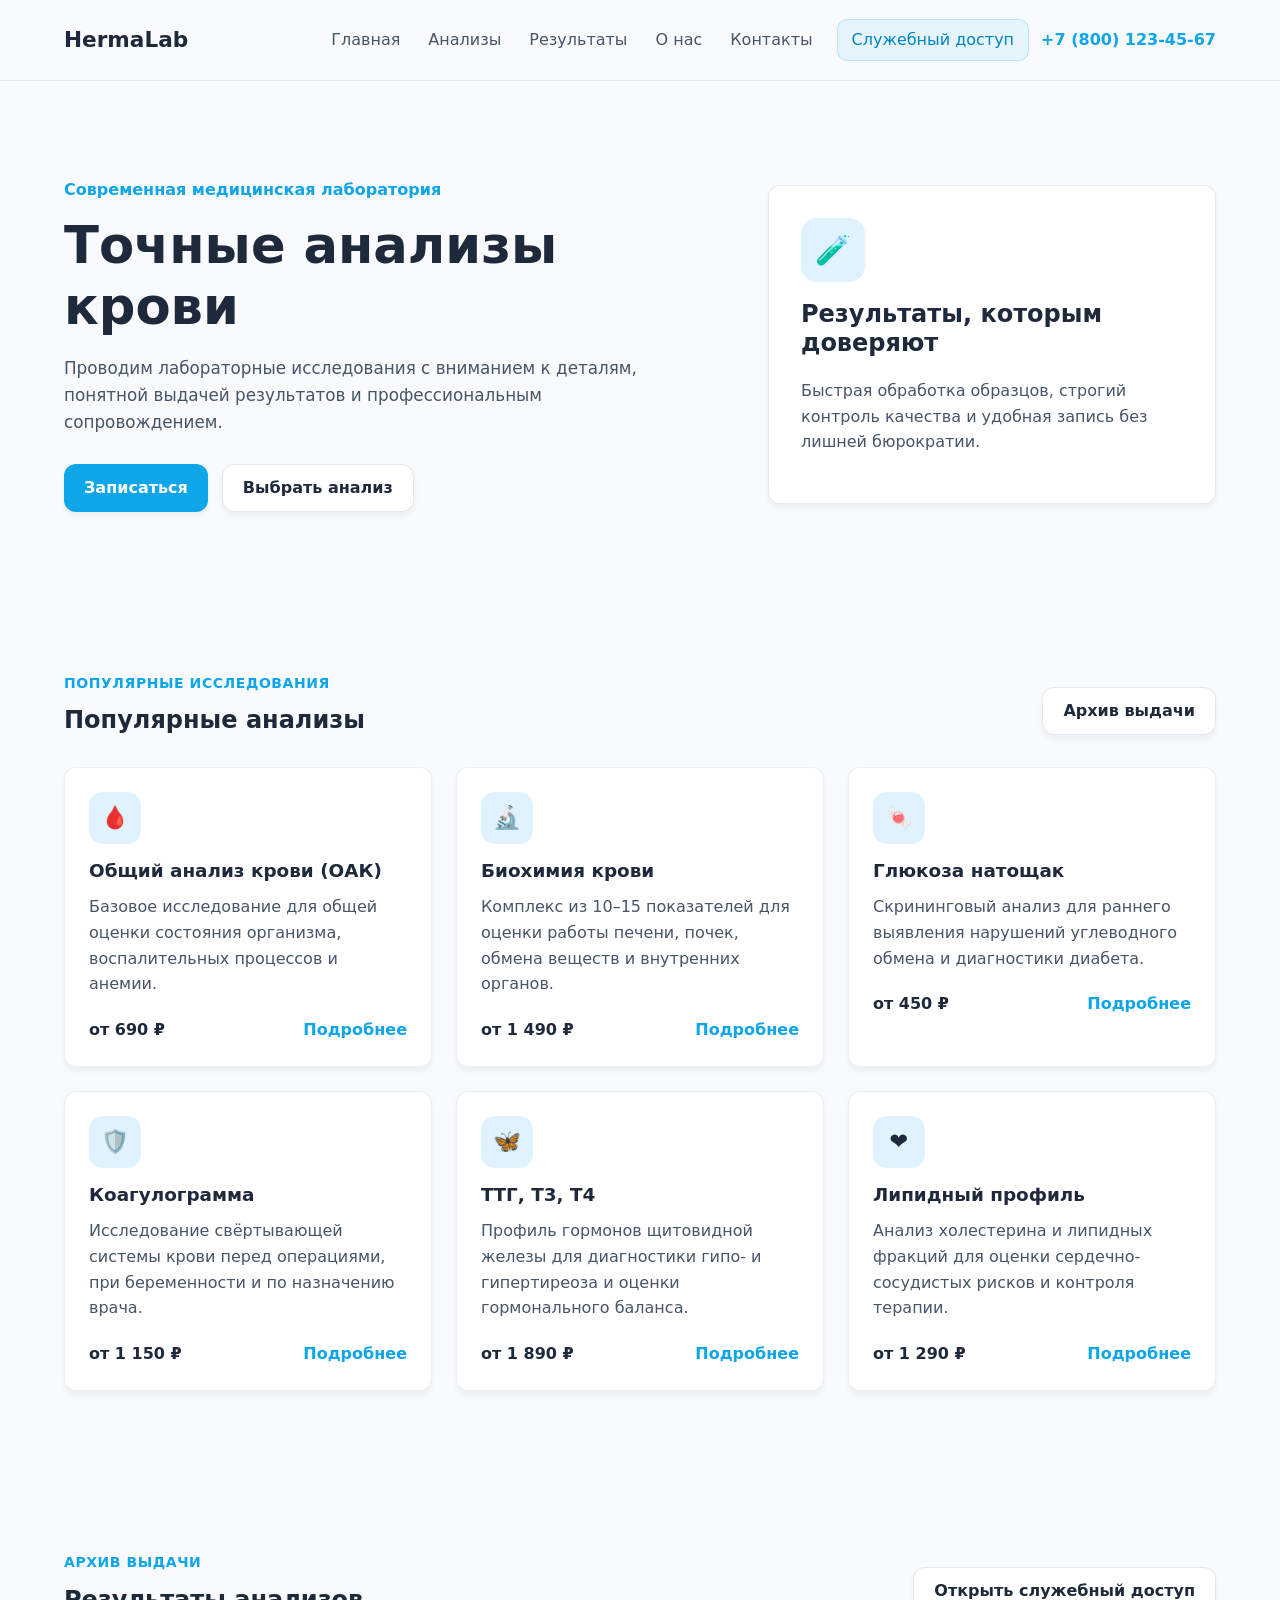
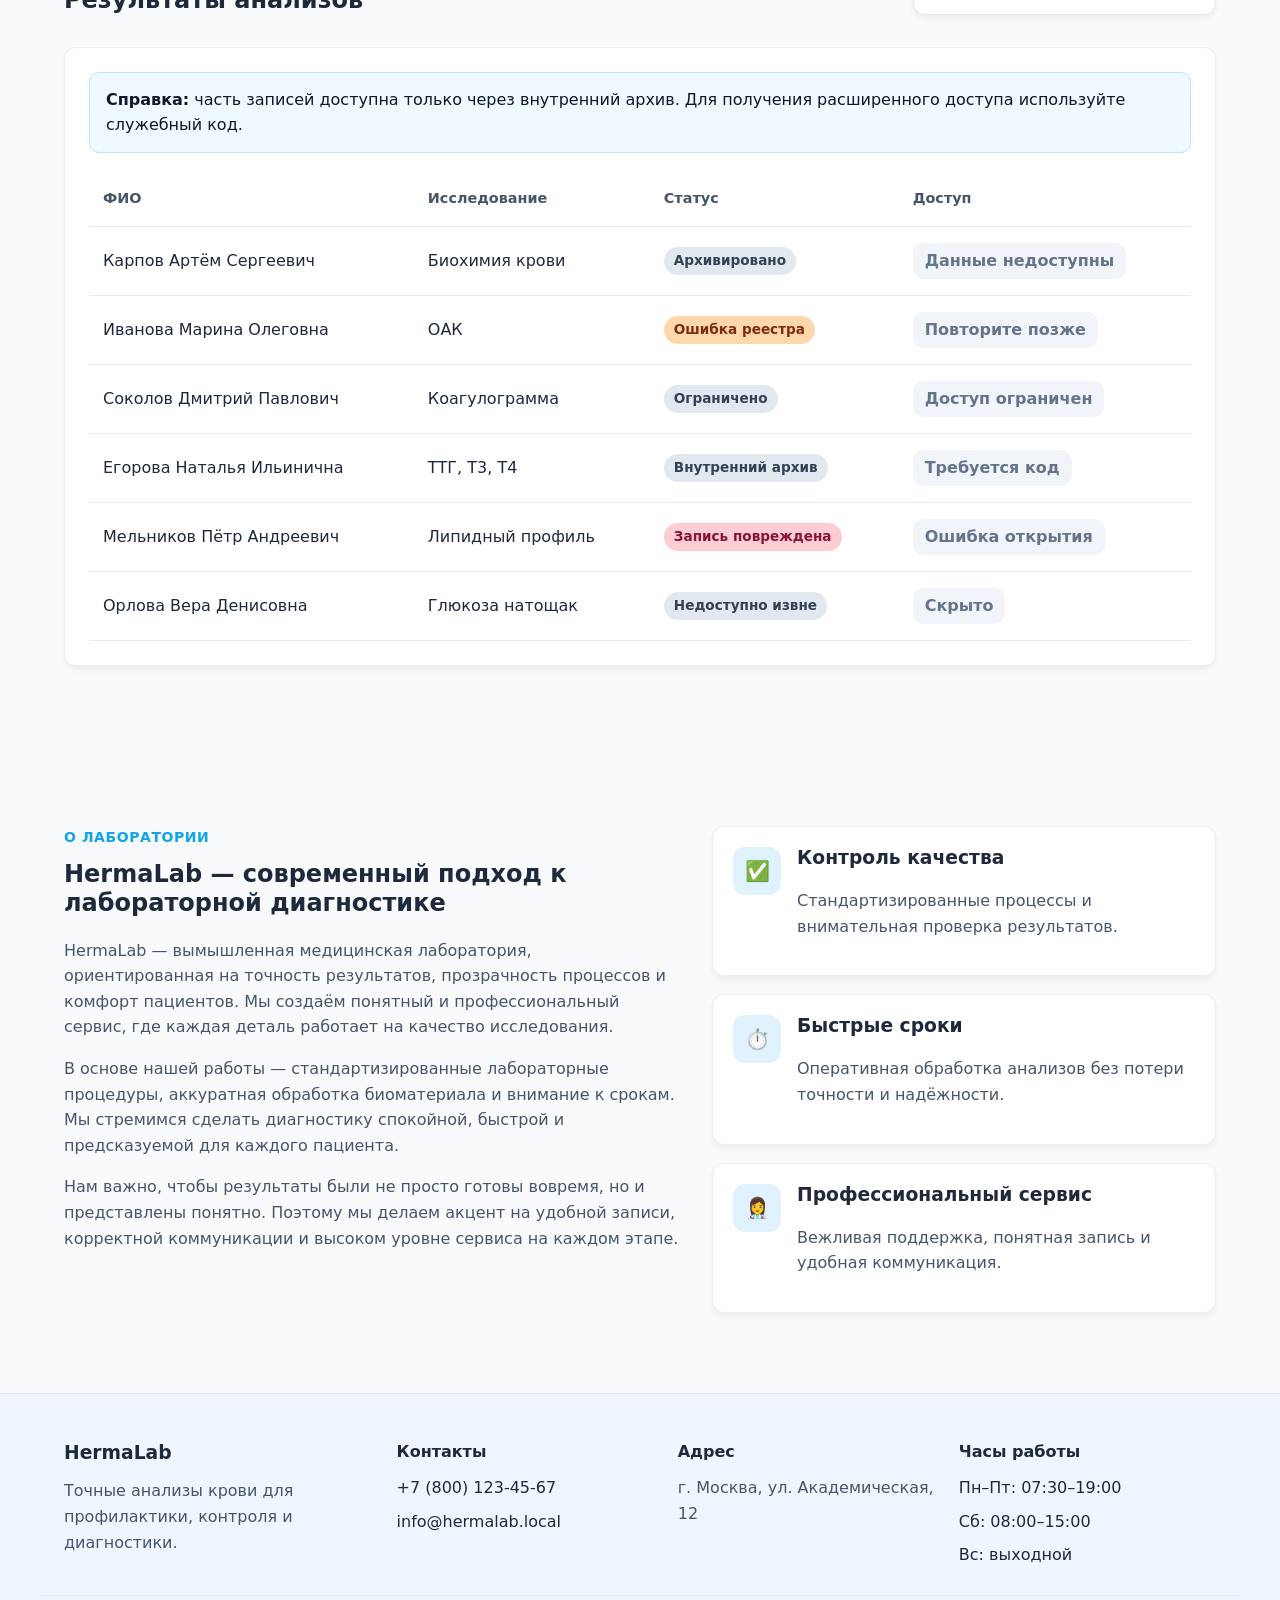
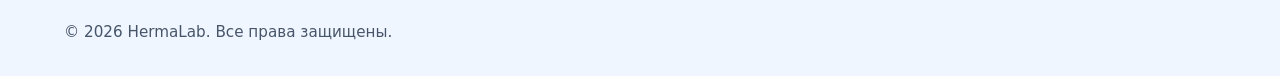
==== record.html @ 3f5a458c "111" ====
<!DOCTYPE html>
<html lang="ru">
<head>
  <meta charset="UTF-8" />
  <meta name="viewport" content="width=device-width, initial-scale=1.0" />
  <meta
    name="description"
    content="Досье сотрудника HermaLab. Отдельная страница с временными блоками под имя, фото и видео."
  />
  <title>HermaLab — Досье сотрудника</title>
  <link rel="stylesheet" href="styles.css" />
</head>
<body class="staff-page" data-protected-page="true">
  <header class="archive-header">
    <div class="container archive-header-inner">
      <div>
        <p class="archive-label">Локальное досье</p>
        <h1>Карточка сотрудника</h1>
      </div>

      <div class="archive-header-actions">
        <a class="btn btn-secondary btn-small" href="staff.html">Назад в архив</a>
        <button class="btn btn-primary btn-small" type="button" id="logout-button">
          Закрыть доступ
        </button>
      </div>
    </div>
  </header>

  <main class="archive-main">
    <section class="archive-section">
      <div class="container">
        <div class="archive-warning">
          <strong>Отдельная страница медиа:</strong> здесь собраны профиль, фото и видео.
          Блоки с <span class="placeholder-inline">ИМЕНЕМ</span>,
          <span class="placeholder-inline">ФОТО</span> и
          <span class="placeholder-inline">ВИДЕО</span> намеренно выделены как временные,
          чтобы ты позже быстро заменил их на финальные материалы.
        </div>
      </div>
    </section>

    <section class="archive-section">
      <div class="container">
        <div class="record-layout">
          <aside class="archive-card profile-card">
            <p class="archive-card-label">Карточка сотрудника</p>

            <div class="profile-photo placeholder-box">
              <span class="placeholder-tag">ВРЕМЕННОЕ ФОТО — ЗАМЕНИТЬ</span>
              <div class="placeholder-avatar">Фото сотрудника</div>
            </div>

            <div class="profile-meta placeholder-box">
              <span class="placeholder-tag">ВРЕМЕННОЕ ИМЯ / ДАННЫЕ — ПРОВЕРИТЬ</span>
              <h2>Николай Владимирович Вавилов</h2>
              <p class="profile-role">старший сотрудник лаборатории</p>
              <ul class="archive-list compact-list">
                <li>ID карточки: HL-INT-042</li>
                <li>Статус: локальное досье</li>
                <li>Уровень доступа: служебный</li>
                <li>Маршрут: /internal/record</li>
              </ul>
            </div>
          </aside>

          <div class="profile-content">
            <article class="archive-card profile-info-card">
              <p class="archive-card-label">Справка</p>
              <h2>Описание служебной записи</h2>
              <p>
                Это отдельное досье сотрудника, куда вынесены вложения и визуальные материалы.
                Пока страница заполнена тестовой архивной информацией, чтобы было видно, как
                будет выглядеть итоговый макет после подстановки настоящих данных.
              </p>
              <p>
                Основной служебный архив оставлен как промежуточный слой. Эта страница — конечная
                карточка, в которую позже можно подставить фото, текстовые материалы и встроенный
                видеоролик без перестройки всей структуры сайта.
              </p>
            </article>

            <article class="archive-card muted-card">
              <p class="archive-card-label">Архивная сводка</p>
              <h2>Сигналы записи</h2>
              <div class="fragments-grid">
                <div class="fragment-card">SIG-A: вложение не опубликовано</div>
                <div class="fragment-card">SIG-B: карточка закреплена вручную</div>
                <div class="fragment-card">SIG-C: медиа ожидают финальную замену</div>
                <div class="fragment-card">SIG-D: внешняя индексация отключена</div>
              </div>
            </article>
          </div>
        </div>
      </div>
    </section>

    <section class="archive-section">
      <div class="container">
        <div class="profile-content">
          <article class="archive-card video-card">
            <p class="archive-card-label">Видео-сообщение</p>
            <div class="video-placeholder placeholder-box">
              <span class="placeholder-tag">ВРЕМЕННОЕ ВИДЕО — ЗАМЕНИТЬ</span>
              <div class="video-screen">
                <div class="video-play">▶</div>
                <p>Здесь будет встроенное видео Игоря</p>
              </div>
            </div>
            <p class="video-note">
              Сейчас это заглушка. Когда пришлёшь файл или точную схему размещения,
              этот блок можно заменить на встроенный видеоплеер.
            </p>
          </article>

          <article class="archive-card muted-card">
            <p class="archive-card-label">Приложенные заметки</p>
            <h2>Шумовой контент для правдоподобия</h2>
            <div class="log-list">
              <div class="log-line"><span>REC/01</span><span>Локальное досье создано для медиа-маршрута</span></div>
              <div class="log-line"><span>REC/02</span><span>Внешняя публикация фото не активирована</span></div>
              <div class="log-line"><span>REC/03</span><span>Видеовложение ожидает ручной импорт</span></div>
              <div class="log-line"><span>REC/04</span><span>Текстовая часть останется заменяемой</span></div>
            </div>
          </article>
        </div>
      </div>
    </section>
  </main>

  <script src="script.js"></script>
</body>
</html>
---- styles.css ----
/* =========================
   CSS Variables
========================= */
:root {
  --bg-color: #f8fafc;
  --accent-color: #0ea5e9;
  --accent-color-dark: #0284c7;
  --text-color: #1e293b;
  --muted-text: #475569;
  --card-color: #ffffff;
  --border-color: #e2e8f0;
  --shadow: 0 4px 6px rgba(0, 0, 0, 0.05);
  --shadow-hover: 0 12px 24px rgba(0, 0, 0, 0.08);
  --radius: 12px;
  --container-width: 1200px;
  --section-space: 80px;
  --header-height: 80px;

  --archive-bg: #08111d;
  --archive-surface: #0d1827;
  --archive-surface-2: #132235;
  --archive-border: rgba(148, 163, 184, 0.18);
  --archive-text: #dbe7f5;
  --archive-muted: #94a3b8;
  --archive-accent: #38bdf8;
  --archive-danger: #fb7185;
  --archive-warn: #f59e0b;
}

/* =========================
   Base styles
========================= */
*,
*::before,
*::after {
  box-sizing: border-box;
}

html {
  scroll-behavior: smooth;
  scroll-padding-top: 96px;
}

body {
  margin: 0;
  font-family: system-ui, -apple-system, sans-serif;
  background-color: var(--bg-color);
  color: var(--text-color);
  line-height: 1.6;
}

body.modal-open {
  overflow: hidden;
}

img {
  max-width: 100%;
  display: block;
}

a {
  color: inherit;
  text-decoration: none;
}

button,
input {
  font: inherit;
}

.container {
  max-width: var(--container-width);
  margin: 0 auto;
  padding: 0 24px;
}

.section {
  padding: var(--section-space) 0;
}

.section-label {
  margin: 0 0 12px;
  color: var(--accent-color);
  font-weight: 600;
  font-size: 14px;
  letter-spacing: 0.04em;
  text-transform: uppercase;
}

h1,
h2,
h3,
h4 {
  margin-top: 0;
  line-height: 1.2;
}

p {
  margin-top: 0;
  color: var(--muted-text);
}

/* =========================
   Header
========================= */
.site-header {
  position: sticky;
  top: 0;
  z-index: 1000;
  background-color: rgba(248, 250, 252, 0.92);
  backdrop-filter: blur(10px);
  border-bottom: 1px solid rgba(226, 232, 240, 0.8);
}

.header-inner {
  min-height: var(--header-height);
  display: flex;
  align-items: center;
  justify-content: space-between;
  gap: 24px;
}

.logo {
  font-size: 1.35rem;
  font-weight: 800;
  color: var(--text-color);
  white-space: nowrap;
}

.main-nav {
  margin-left: auto;
}

.nav-list {
  display: flex;
  align-items: center;
  gap: 28px;
  list-style: none;
  padding: 0;
  margin: 0;
}

.nav-list a {
  color: var(--muted-text);
  font-weight: 500;
  transition: color 0.2s ease;
}

.nav-list a:hover,
.nav-list a:focus-visible {
  color: var(--accent-color);
}

.header-actions {
  display: flex;
  align-items: center;
  gap: 12px;
}

.header-phone {
  white-space: nowrap;
  font-weight: 700;
  color: var(--accent-color);
}

.staff-trigger {
  min-height: 42px;
  padding: 0 14px;
  border-radius: 10px;
  border: 1px solid rgba(14, 165, 233, 0.2);
  background-color: rgba(14, 165, 233, 0.08);
  color: var(--accent-color-dark);
  cursor: pointer;
  transition: transform 0.2s ease, box-shadow 0.2s ease, background-color 0.2s ease;
}

.staff-trigger:hover,
.staff-trigger:focus-visible {
  transform: translateY(-2px);
  box-shadow: var(--shadow);
  background-color: rgba(14, 165, 233, 0.14);
}

.menu-toggle {
  display: none;
  width: 46px;
  height: 46px;
  padding: 0;
  border: 1px solid var(--border-color);
  background-color: var(--card-color);
  border-radius: 10px;
  cursor: pointer;
}

.menu-toggle span {
  display: block;
  width: 20px;
  height: 2px;
  background-color: var(--text-color);
  margin: 4px auto;
  transition: transform 0.25s ease, opacity 0.25s ease;
}

/* =========================
   Buttons
========================= */
.btn {
  display: inline-flex;
  align-items: center;
  justify-content: center;
  min-height: 48px;
  padding: 0 20px;
  border-radius: 12px;
  font-weight: 600;
  border: none;
  cursor: pointer;
  transition: transform 0.2s ease, box-shadow 0.2s ease, background-color 0.2s ease, border-color 0.2s ease;
}

.btn:hover,
.btn:focus-visible {
  transform: translateY(-2px);
}

.btn-primary {
  background-color: var(--accent-color);
  color: #ffffff;
  box-shadow: var(--shadow);
}

.btn-primary:hover,
.btn-primary:focus-visible {
  background-color: var(--accent-color-dark);
  box-shadow: var(--shadow-hover);
}

.btn-secondary {
  background-color: var(--card-color);
  color: var(--text-color);
  border: 1px solid var(--border-color);
  box-shadow: var(--shadow);
}

.btn-secondary:hover,
.btn-secondary:focus-visible {
  box-shadow: var(--shadow-hover);
}

.btn-small {
  min-height: 42px;
}

/* =========================
   Hero
========================= */
.hero {
  padding-top: 96px;
}

.hero-inner {
  display: grid;
  grid-template-columns: 1.2fr 0.8fr;
  gap: 32px;
  align-items: center;
}

.hero-content h1 {
  font-size: clamp(2.4rem, 4vw, 4rem);
  margin-bottom: 18px;
}

.hero-label {
  margin-bottom: 12px;
  font-weight: 600;
  color: var(--accent-color);
}

.hero-text {
  max-width: 640px;
  font-size: 1.05rem;
  margin-bottom: 28px;
}

.hero-actions {
  display: flex;
  flex-wrap: wrap;
  gap: 14px;
}

.hero-card {
  background-color: var(--card-color);
  border-radius: var(--radius);
  padding: 32px;
  box-shadow: var(--shadow);
  border: 1px solid rgba(226, 232, 240, 0.8);
}

.hero-card-icon {
  width: 64px;
  height: 64px;
  display: grid;
  place-items: center;
  border-radius: 16px;
  font-size: 1.8rem;
  background-color: #e0f2fe;
  margin-bottom: 18px;
}

/* =========================
   Section heading
========================= */
.section-head {
  display: flex;
  justify-content: space-between;
  align-items: end;
  gap: 20px;
  margin-bottom: 32px;
}

.section-head h2 {
  margin-bottom: 0;
}

/* =========================
   Analysis cards
========================= */
.analysis-grid {
  display: grid;
  grid-template-columns: repeat(3, minmax(0, 1fr));
  gap: 24px;
}

.analysis-card,
.registry-panel,
.advantage-item {
  background-color: var(--card-color);
  border-radius: var(--radius);
  box-shadow: var(--shadow);
  border: 1px solid rgba(226, 232, 240, 0.7);
}

.analysis-card {
  padding: 24px;
  transition: transform 0.25s ease, box-shadow 0.25s ease;
}

.analysis-card:hover,
.analysis-card:focus-within {
  transform: translateY(-4px);
  box-shadow: var(--shadow-hover);
}

.analysis-icon {
  width: 52px;
  height: 52px;
  display: grid;
  place-items: center;
  background-color: #e0f2fe;
  border-radius: 14px;
  font-size: 1.4rem;
  margin-bottom: 16px;
}

.analysis-card h3 {
  margin-bottom: 12px;
  font-size: 1.15rem;
}

.analysis-card p {
  min-height: 76px;
}

.analysis-footer {
  display: flex;
  align-items: center;
  justify-content: space-between;
  gap: 16px;
  margin-top: 20px;
}

.price {
  font-weight: 800;
  color: var(--text-color);
}

.card-link {
  color: var(--accent-color);
  font-weight: 600;
}

.card-link:hover,
.card-link:focus-visible {
  color: var(--accent-color-dark);
}

/* =========================
   Registry table
========================= */
.registry-panel {
  padding: 24px;
}

.registry-note {
  padding: 14px 16px;
  border-radius: 10px;
  background-color: #f0f9ff;
  color: #0f172a;
  border: 1px solid #bae6fd;
  margin-bottom: 18px;
}

.table-wrap {
  overflow-x: auto;
}

.results-table {
  width: 100%;
  border-collapse: collapse;
  min-width: 720px;
}

.results-table th,
.results-table td {
  padding: 16px 14px;
  text-align: left;
  border-bottom: 1px solid rgba(226, 232, 240, 0.9);
}

.results-table th {
  font-size: 0.9rem;
  color: var(--muted-text);
  font-weight: 700;
}

.results-table tbody tr:hover {
  background-color: rgba(14, 165, 233, 0.04);
}

.status {
  display: inline-flex;
  align-items: center;
  min-height: 28px;
  padding: 0 10px;
  border-radius: 999px;
  font-size: 0.85rem;
  font-weight: 700;
}

.status-muted {
  color: #334155;
  background-color: #e2e8f0;
}

.status-warn {
  color: #7c2d12;
  background-color: #fed7aa;
}

.status-error {
  color: #881337;
  background-color: #fecdd3;
}

.status-active {
  color: #0f172a;
  background-color: #7dd3fc;
}

.table-action {
  display: inline-flex;
  align-items: center;
  justify-content: center;
  min-height: 36px;
  padding: 0 12px;
  border-radius: 10px;
  border: none;
  font-weight: 600;
}

.table-action.disabled {
  background-color: #f1f5f9;
  color: #64748b;
  cursor: not-allowed;
}

.table-action.live {
  background-color: rgba(56, 189, 248, 0.14);
  color: #0369a1;
}

.table-action.live:hover,
.table-action.live:focus-visible {
  background-color: rgba(56, 189, 248, 0.22);
}

/* =========================
   About
========================= */
.about-inner {
  display: grid;
  grid-template-columns: 1.1fr 0.9fr;
  gap: 32px;
  align-items: start;
}

.advantages {
  display: grid;
  gap: 18px;
}

.advantage-item {
  display: flex;
  align-items: flex-start;
  gap: 16px;
  padding: 20px;
}

.advantage-icon {
  width: 48px;
  height: 48px;
  flex: 0 0 48px;
  display: grid;
  place-items: center;
  border-radius: 12px;
  background-color: #e0f2fe;
  font-size: 1.25rem;
}

/* =========================
   Footer
========================= */
.site-footer {
  background-color: #eff6ff;
  border-top: 1px solid rgba(226, 232, 240, 0.9);
  padding-top: 48px;
}

.footer-grid {
  display: grid;
  grid-template-columns: 1.2fr 1fr 1fr 1fr;
  gap: 24px;
}

.footer-grid h3,
.footer-grid h4 {
  margin-bottom: 14px;
}

.footer-list {
  list-style: none;
  padding: 0;
  margin: 0;
}

.footer-list li + li {
  margin-top: 8px;
}

.footer-bottom {
  padding: 24px 24px 32px;
  margin-top: 24px;
  border-top: 1px solid rgba(226, 232, 240, 0.9);
}

.footer-bottom p {
  margin: 0;
  font-size: 0.95rem;
}

/* =========================
   Access modal
========================= */
.access-modal {
  position: fixed;
  inset: 0;
  display: none;
  align-items: center;
  justify-content: center;
  z-index: 2000;
}

.access-modal.is-open {
  display: flex;
}

.access-backdrop {
  position: absolute;
  inset: 0;
  background-color: rgba(15, 23, 42, 0.55);
  backdrop-filter: blur(4px);
}

.access-dialog {
  position: relative;
  width: min(100%, 520px);
  margin: 24px;
  padding: 28px;
  border-radius: 18px;
  background: linear-gradient(180deg, #ffffff 0%, #f8fafc 100%);
  box-shadow: 0 24px 60px rgba(15, 23, 42, 0.18);
  border: 1px solid rgba(226, 232, 240, 0.8);
}

.access-close {
  position: absolute;
  top: 14px;
  right: 14px;
  width: 38px;
  height: 38px;
  border-radius: 10px;
  border: 1px solid var(--border-color);
  background-color: #ffffff;
  cursor: pointer;
}

.dialog-label,
.archive-label,
.archive-card-label {
  margin: 0 0 10px;
  font-size: 0.85rem;
  font-weight: 700;
  letter-spacing: 0.08em;
  text-transform: uppercase;
}

.dialog-label {
  color: var(--accent-color);
}

.dialog-text {
  margin-bottom: 18px;
}

.access-form {
  display: grid;
  gap: 10px;
}

.access-label {
  font-weight: 700;
  color: var(--text-color);
}

.access-input {
  min-height: 48px;
  padding: 0 14px;
  border-radius: 12px;
  border: 1px solid #cbd5e1;
  background-color: #ffffff;
}

.access-input:focus {
  outline: 2px solid rgba(14, 165, 233, 0.2);
  border-color: var(--accent-color);
}

.access-hint,
.access-message {
  margin: 0;
  font-size: 0.92rem;
}

.access-message {
  min-height: 24px;
  font-weight: 600;
}

.access-message.error {
  color: #be123c;
}

.access-message.success {
  color: #0369a1;
}

/* =========================
   Staff page
========================= */
.staff-page {
  background:
    radial-gradient(circle at top left, rgba(56, 189, 248, 0.08), transparent 24%),
    radial-gradient(circle at top right, rgba(148, 163, 184, 0.08), transparent 22%),
    var(--archive-bg);
  color: var(--archive-text);
}

.staff-page p,
.staff-page li,
.staff-page td,
.staff-page th,
.staff-page a,
.staff-page h1,
.staff-page h2,
.staff-page h3 {
  color: inherit;
}

.archive-header {
  position: sticky;
  top: 0;
  z-index: 1200;
  border-bottom: 1px solid var(--archive-border);
  background-color: rgba(8, 17, 29, 0.88);
  backdrop-filter: blur(12px);
}

.archive-header-inner {
  min-height: 88px;
  display: flex;
  align-items: center;
  justify-content: space-between;
  gap: 20px;
}

.archive-label,
.archive-card-label {
  color: var(--archive-accent);
}

.archive-header h1 {
  margin: 0;
  font-size: clamp(1.8rem, 3vw, 2.6rem);
}

.archive-header-actions {
  display: flex;
  gap: 12px;
  align-items: center;
}

.staff-page .btn-secondary {
  background-color: rgba(148, 163, 184, 0.06);
  color: var(--archive-text);
  border-color: var(--archive-border);
  box-shadow: none;
}

.staff-page .btn-primary {
  background-color: var(--archive-accent);
  color: #082032;
  box-shadow: none;
}

.archive-main {
  padding-bottom: 64px;
}

.archive-section {
  padding: 32px 0;
}

.archive-warning {
  padding: 16px 18px;
  border-radius: 14px;
  border: 1px solid rgba(56, 189, 248, 0.24);
  background-color: rgba(56, 189, 248, 0.08);
  color: var(--archive-text);
}

.placeholder-inline {
  color: #fef08a;
  font-weight: 700;
}

.archive-grid {
  display: grid;
  grid-template-columns: repeat(3, minmax(0, 1fr));
  gap: 20px;
}

.archive-card,
.archive-surface {
  background-color: rgba(13, 24, 39, 0.9);
  border: 1px solid var(--archive-border);
  border-radius: 16px;
  box-shadow: 0 18px 34px rgba(0, 0, 0, 0.18);
}

.archive-card {
  padding: 22px;
}

.muted-card {
  color: var(--archive-muted);
}

.archive-list {
  margin: 0;
  padding-left: 18px;
  display: grid;
  gap: 8px;
}

.compact-list {
  gap: 6px;
}

.log-list {
  display: grid;
  gap: 10px;
}

.log-line {
  display: flex;
  justify-content: space-between;
  gap: 12px;
  padding: 10px 12px;
  border-radius: 10px;
  background-color: rgba(148, 163, 184, 0.06);
  color: var(--archive-muted);
}

.archive-head {
  align-items: center;
}

.staff-page .registry-panel {
  background-color: rgba(13, 24, 39, 0.9);
  border-color: var(--archive-border);
  box-shadow: 0 18px 34px rgba(0, 0, 0, 0.18);
}

.staff-page .results-table th,
.staff-page .results-table td {
  border-bottom-color: rgba(148, 163, 184, 0.12);
}

.staff-page .results-table tbody tr:hover {
  background-color: rgba(56, 189, 248, 0.06);
}

.active-row {
  background-color: rgba(56, 189, 248, 0.08);
}

.profile-layout {
  display: grid;
  grid-template-columns: minmax(280px, 340px) minmax(0, 1fr);
  gap: 24px;
  align-items: start;
}

.profile-card,
.profile-info-card,
.video-card {
  color: var(--archive-text);
}

.profile-photo,
.profile-meta,
.video-placeholder {
  position: relative;
}

.placeholder-box {
  border: 1px dashed rgba(254, 240, 138, 0.7);
  border-radius: 14px;
  padding: 14px;
  background-color: rgba(254, 240, 138, 0.05);
}

.placeholder-tag {
  display: inline-flex;
  min-height: 28px;
  align-items: center;
  padding: 0 10px;
  margin-bottom: 12px;
  border-radius: 999px;
  background-color: rgba(254, 240, 138, 0.14);
  color: #fef08a;
  font-size: 0.8rem;
  font-weight: 800;
  letter-spacing: 0.04em;
}

.placeholder-avatar {
  min-height: 260px;
  display: grid;
  place-items: center;
  border-radius: 12px;
  background:
    linear-gradient(135deg, rgba(56, 189, 248, 0.12), rgba(148, 163, 184, 0.08)),
    rgba(15, 23, 42, 0.7);
  color: var(--archive-muted);
  font-size: 1.3rem;
  font-weight: 700;
}

.profile-meta {
  margin-top: 16px;
}

.profile-meta h2 {
  margin-bottom: 8px;
}

.profile-role {
  margin-bottom: 12px;
  color: var(--archive-accent) !important;
  font-weight: 700;
}

.profile-content {
  display: grid;
  gap: 24px;
}

.video-screen {
  min-height: 280px;
  display: grid;
  place-items: center;
  gap: 12px;
  border-radius: 12px;
  background:
    linear-gradient(180deg, rgba(56, 189, 248, 0.04), rgba(15, 23, 42, 0.6)),
    rgba(15, 23, 42, 0.72);
  text-align: center;
  padding: 20px;
}

.video-play {
  width: 72px;
  height: 72px;
  display: grid;
  place-items: center;
  border-radius: 50%;
  background-color: rgba(56, 189, 248, 0.16);
  color: #7dd3fc;
  font-size: 1.6rem;
}

.video-note {
  margin-top: 14px;
  color: var(--archive-muted) !important;
}



.noise-layout {
  display: grid;
  grid-template-columns: 1.05fr 0.95fr;
  gap: 24px;
}

.fragments-grid {
  display: grid;
  grid-template-columns: repeat(2, minmax(0, 1fr));
  gap: 12px;
}

.fragment-card {
  padding: 12px 14px;
  border-radius: 12px;
  background-color: rgba(148, 163, 184, 0.06);
  border: 1px solid rgba(148, 163, 184, 0.1);
  color: var(--archive-muted);
}

.record-layout {
  display: grid;
  grid-template-columns: minmax(280px, 340px) minmax(0, 1fr);
  gap: 24px;
  align-items: start;
}

.record-actions {
  margin-top: 20px;
}

/* =========================
   Responsive
========================= */
@media (max-width: 1024px) {
  .hero-inner,
  .about-inner,
  .footer-grid,
  .archive-grid,
  .profile-layout,
  .record-layout,
  .noise-layout {
    grid-template-columns: 1fr;
  }

  .analysis-grid {
    grid-template-columns: repeat(2, minmax(0, 1fr));
  }
}

@media (max-width: 860px) {
  .menu-toggle {
    display: inline-block;
  }

  .main-nav {
    position: absolute;
    top: calc(100% + 8px);
    left: 24px;
    right: 24px;
    background-color: var(--card-color);
    border-radius: 12px;
    box-shadow: var(--shadow-hover);
    border: 1px solid var(--border-color);
    padding: 16px;
    display: none;
  }

  .site-header.nav-open .main-nav {
    display: block;
  }

  .site-header.nav-open .menu-toggle span:nth-child(1) {
    transform: translateY(6px) rotate(45deg);
  }

  .site-header.nav-open .menu-toggle span:nth-child(2) {
    opacity: 0;
  }

  .site-header.nav-open .menu-toggle span:nth-child(3) {
    transform: translateY(-6px) rotate(-45deg);
  }

  .nav-list {
    flex-direction: column;
    align-items: flex-start;
    gap: 16px;
  }

  .header-phone {
    display: none;
  }

  .header-actions {
    margin-left: auto;
  }

  .section-head,
  .archive-header-inner {
    flex-direction: column;
    align-items: flex-start;
  }
}

@media (max-width: 640px) {
  :root {
    --section-space: 64px;
  }

  .hero {
    padding-top: 72px;
  }

  .analysis-grid {
    grid-template-columns: 1fr;
  }

  .fragments-grid {
    grid-template-columns: 1fr;
  }

  .hero-actions,
  .archive-header-actions {
    flex-direction: column;
    align-items: stretch;
  }

  .btn,
  .staff-trigger {
    width: 100%;
  }

  .hero-card,
  .access-dialog,
  .registry-panel,
  .archive-card {
    padding: 20px;
  }

  .results-table {
    min-width: 640px;
  }
}
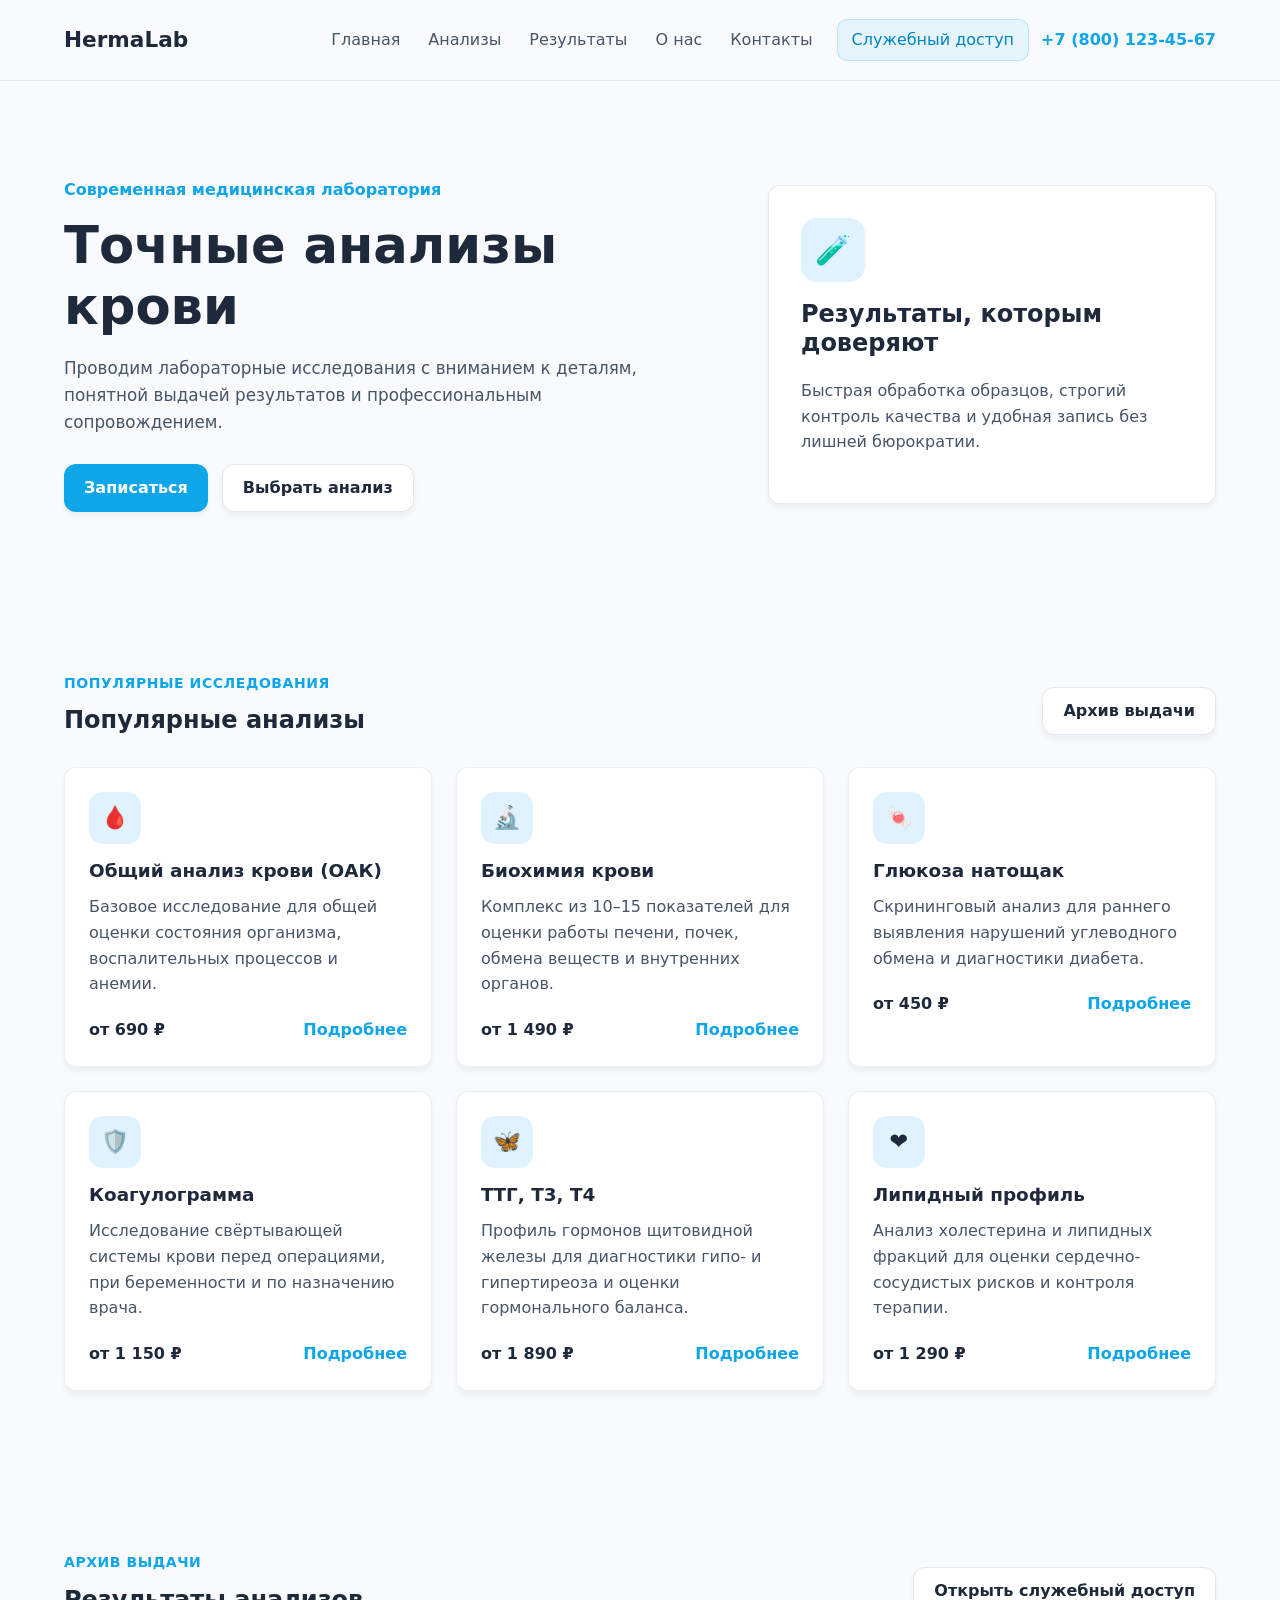
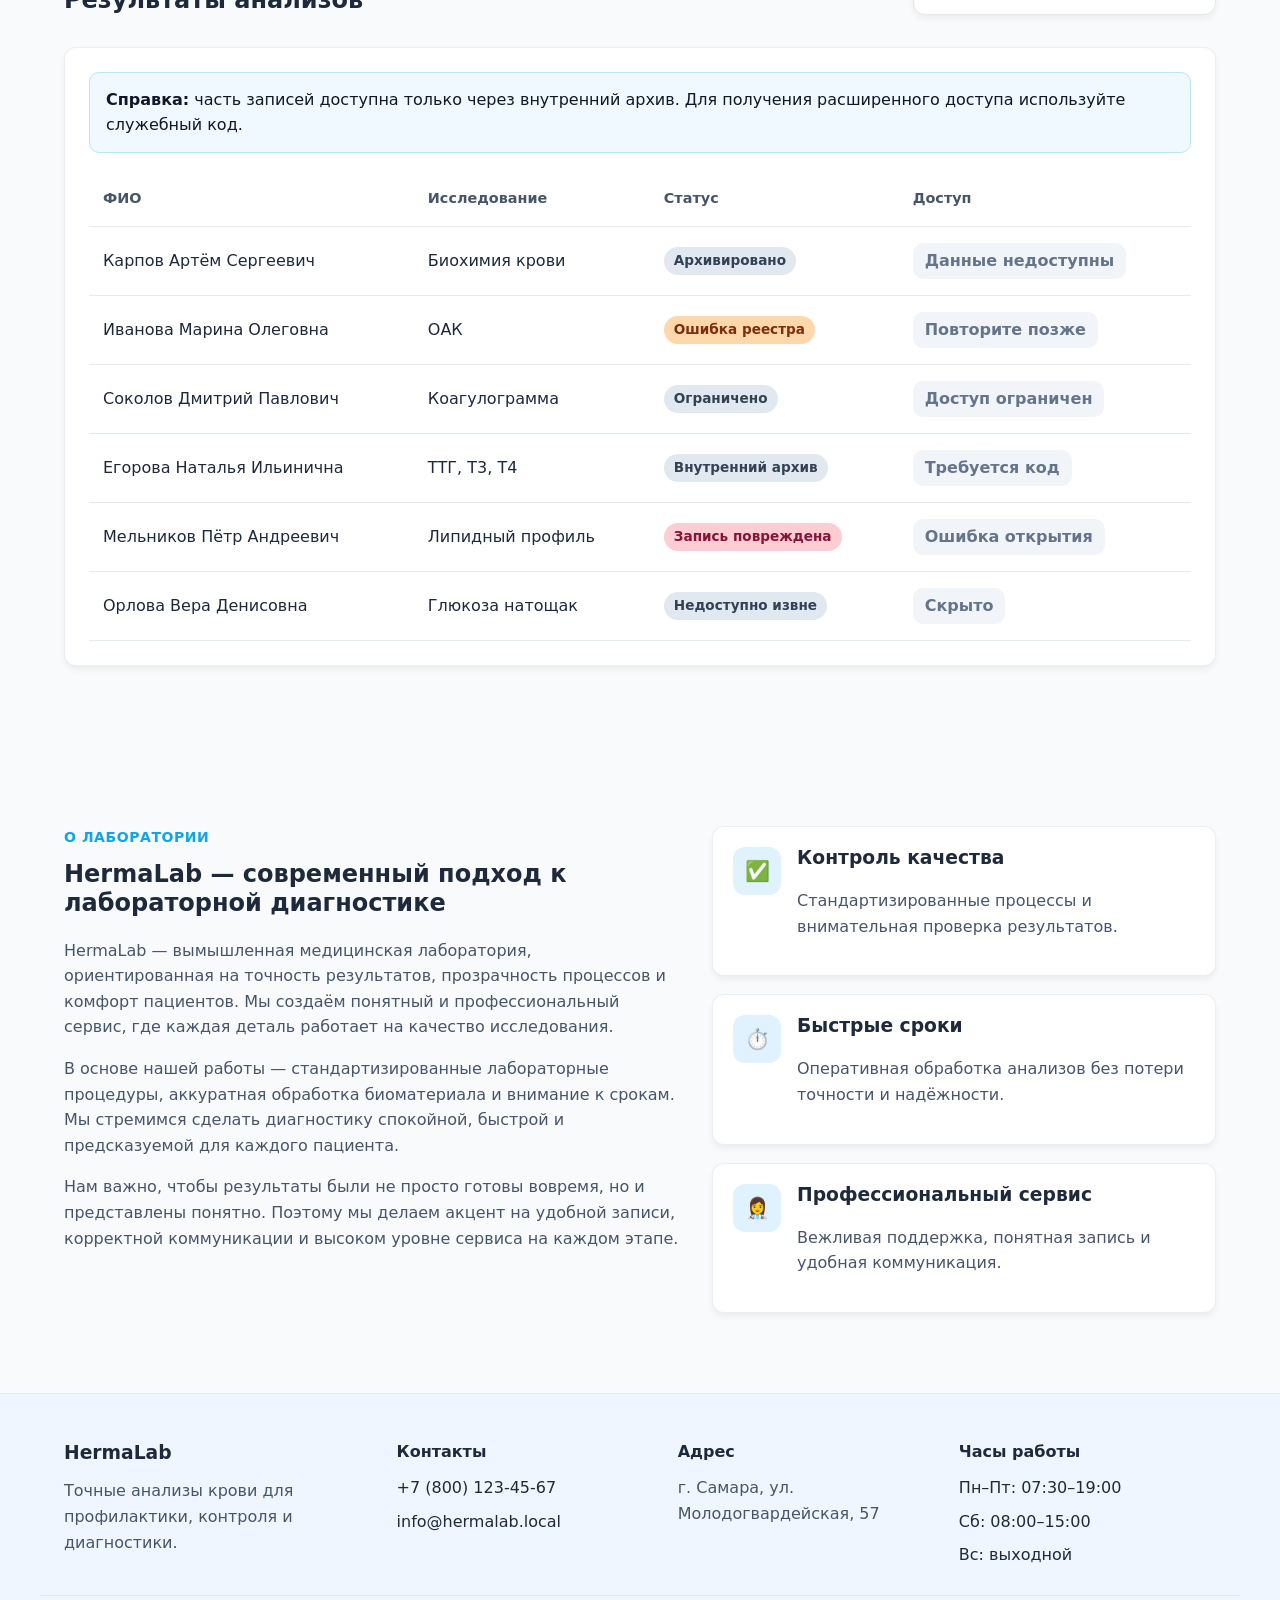
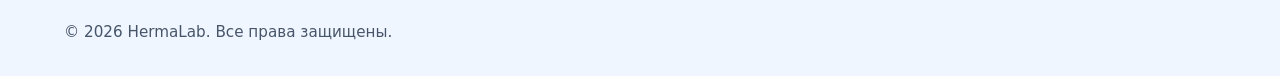
==== commit 8c041b42: "222" ====
--- a/record.html
+++ b/record.html
@@ -5,7 +5,7 @@
   <meta name="viewport" content="width=device-width, initial-scale=1.0" />
   <meta
     name="description"
-    content="Досье сотрудника HermaLab. Отдельная страница с временными блоками под имя, фото и видео."
+    content="Досье сотрудника HermaLab. Отдельная страница с заполненной служебной информацией и временными блоками под фото и видео."
   />
   <title>HermaLab — Досье сотрудника</title>
   <link rel="stylesheet" href="styles.css" />
@@ -31,11 +31,10 @@
     <section class="archive-section">
       <div class="container">
         <div class="archive-warning">
-          <strong>Отдельная страница медиа:</strong> здесь собраны профиль, фото и видео.
-          Блоки с <span class="placeholder-inline">ИМЕНЕМ</span>,
-          <span class="placeholder-inline">ФОТО</span> и
-          <span class="placeholder-inline">ВИДЕО</span> намеренно выделены как временные,
-          чтобы ты позже быстро заменил их на финальные материалы.
+          <strong>Отдельная страница досье:</strong> здесь собраны служебные данные
+          сотрудника и локальные вложения. Блоки с <span class="placeholder-inline">ФОТО</span>
+          и <span class="placeholder-inline">ВИДЕО</span> оставлены временными и готовы
+          к замене на финальные материалы без переделки страницы.
         </div>
       </div>
     </section>
@@ -51,43 +50,54 @@
               <div class="placeholder-avatar">Фото сотрудника</div>
             </div>
 
-            <div class="profile-meta placeholder-box">
-              <span class="placeholder-tag">ВРЕМЕННОЕ ИМЯ / ДАННЫЕ — ПРОВЕРИТЬ</span>
+            <div class="profile-meta">
               <h2>Николай Владимирович Вавилов</h2>
               <p class="profile-role">старший сотрудник лаборатории</p>
               <ul class="archive-list compact-list">
                 <li>ID карточки: HL-INT-042</li>
-                <li>Статус: локальное досье</li>
+                <li>Статус записи: локальное досье</li>
                 <li>Уровень доступа: служебный</li>
-                <li>Маршрут: /internal/record</li>
+                <li>Подразделение: архив и лабораторное сопровождение</li>
+                <li>Последняя сверка: 22.04 / 09:36</li>
               </ul>
             </div>
           </aside>
 
           <div class="profile-content">
             <article class="archive-card profile-info-card">
-              <p class="archive-card-label">Справка</p>
-              <h2>Описание служебной записи</h2>
+              <p class="archive-card-label">Служебная информация</p>
+              <h2>Описание записи</h2>
               <p>
-                Это отдельное досье сотрудника, куда вынесены вложения и визуальные материалы.
-                Пока страница заполнена тестовой архивной информацией, чтобы было видно, как
-                будет выглядеть итоговый макет после подстановки настоящих данных.
+                Карточка оформлена как локальное внутреннее досье сотрудника. Раздел
+                используется для хранения краткой справки, рабочих пометок и вложений,
+                которые не должны отображаться в публичной части сайта.
               </p>
               <p>
-                Основной служебный архив оставлен как промежуточный слой. Эта страница — конечная
-                карточка, в которую позже можно подставить фото, текстовые материалы и встроенный
-                видеоролик без перестройки всей структуры сайта.
+                В текущем состоянии запись привязана к архивному маршруту и может
+                использоваться как конечная точка перехода из служебного реестра.
+                Фото и видео будут встроены отдельно после замены временных блоков.
               </p>
+            </article>
+
+            <article class="archive-card muted-card">
+              <p class="archive-card-label">Обязанности и доступ</p>
+              <h2>Краткая служебная сводка</h2>
+              <ul class="archive-list">
+                <li>Координация внутренних записей и архивных карточек</li>
+                <li>Контроль согласованности публикаций и локальных вложений</li>
+                <li>Проверка служебных комментариев перед ручной выгрузкой</li>
+                <li>Подтверждение перехода к локальным медиа-материалам</li>
+              </ul>
             </article>
 
             <article class="archive-card muted-card">
               <p class="archive-card-label">Архивная сводка</p>
               <h2>Сигналы записи</h2>
               <div class="fragments-grid">
-                <div class="fragment-card">SIG-A: вложение не опубликовано</div>
-                <div class="fragment-card">SIG-B: карточка закреплена вручную</div>
-                <div class="fragment-card">SIG-C: медиа ожидают финальную замену</div>
-                <div class="fragment-card">SIG-D: внешняя индексация отключена</div>
+                <div class="fragment-card">SIG-A: запись закреплена в реестре вручную</div>
+                <div class="fragment-card">SIG-B: публикация вложений выполняется локально</div>
+                <div class="fragment-card">SIG-C: досье исключено из внешнего индекса</div>
+                <div class="fragment-card">SIG-D: карточка используется как конечная точка маршрута</div>
               </div>
             </article>
           </div>
@@ -115,12 +125,12 @@
 
           <article class="archive-card muted-card">
             <p class="archive-card-label">Приложенные заметки</p>
-            <h2>Шумовой контент для правдоподобия</h2>
+            <h2>Журнал сопровождения</h2>
             <div class="log-list">
-              <div class="log-line"><span>REC/01</span><span>Локальное досье создано для медиа-маршрута</span></div>
-              <div class="log-line"><span>REC/02</span><span>Внешняя публикация фото не активирована</span></div>
-              <div class="log-line"><span>REC/03</span><span>Видеовложение ожидает ручной импорт</span></div>
-              <div class="log-line"><span>REC/04</span><span>Текстовая часть останется заменяемой</span></div>
+              <div class="log-line"><span>REC/01</span><span>Локальное досье создано и связано с внутренним реестром</span></div>
+              <div class="log-line"><span>REC/02</span><span>Фотоматериал ожидает финальную замену в карточке</span></div>
+              <div class="log-line"><span>REC/03</span><span>Видео-вложение подготовлено под встраиваемый формат</span></div>
+              <div class="log-line"><span>REC/04</span><span>Текстовая служебная часть актуализирована для демонстрации</span></div>
             </div>
           </article>
         </div>
--- a/styles.css
+++ b/styles.css
@@ -768,6 +768,10 @@
   gap: 20px;
 }
 
+.archive-grid-wide {
+  grid-template-columns: repeat(2, minmax(0, 1fr));
+}
+
 .archive-card,
 .archive-surface {
   background-color: rgba(13, 24, 39, 0.9);
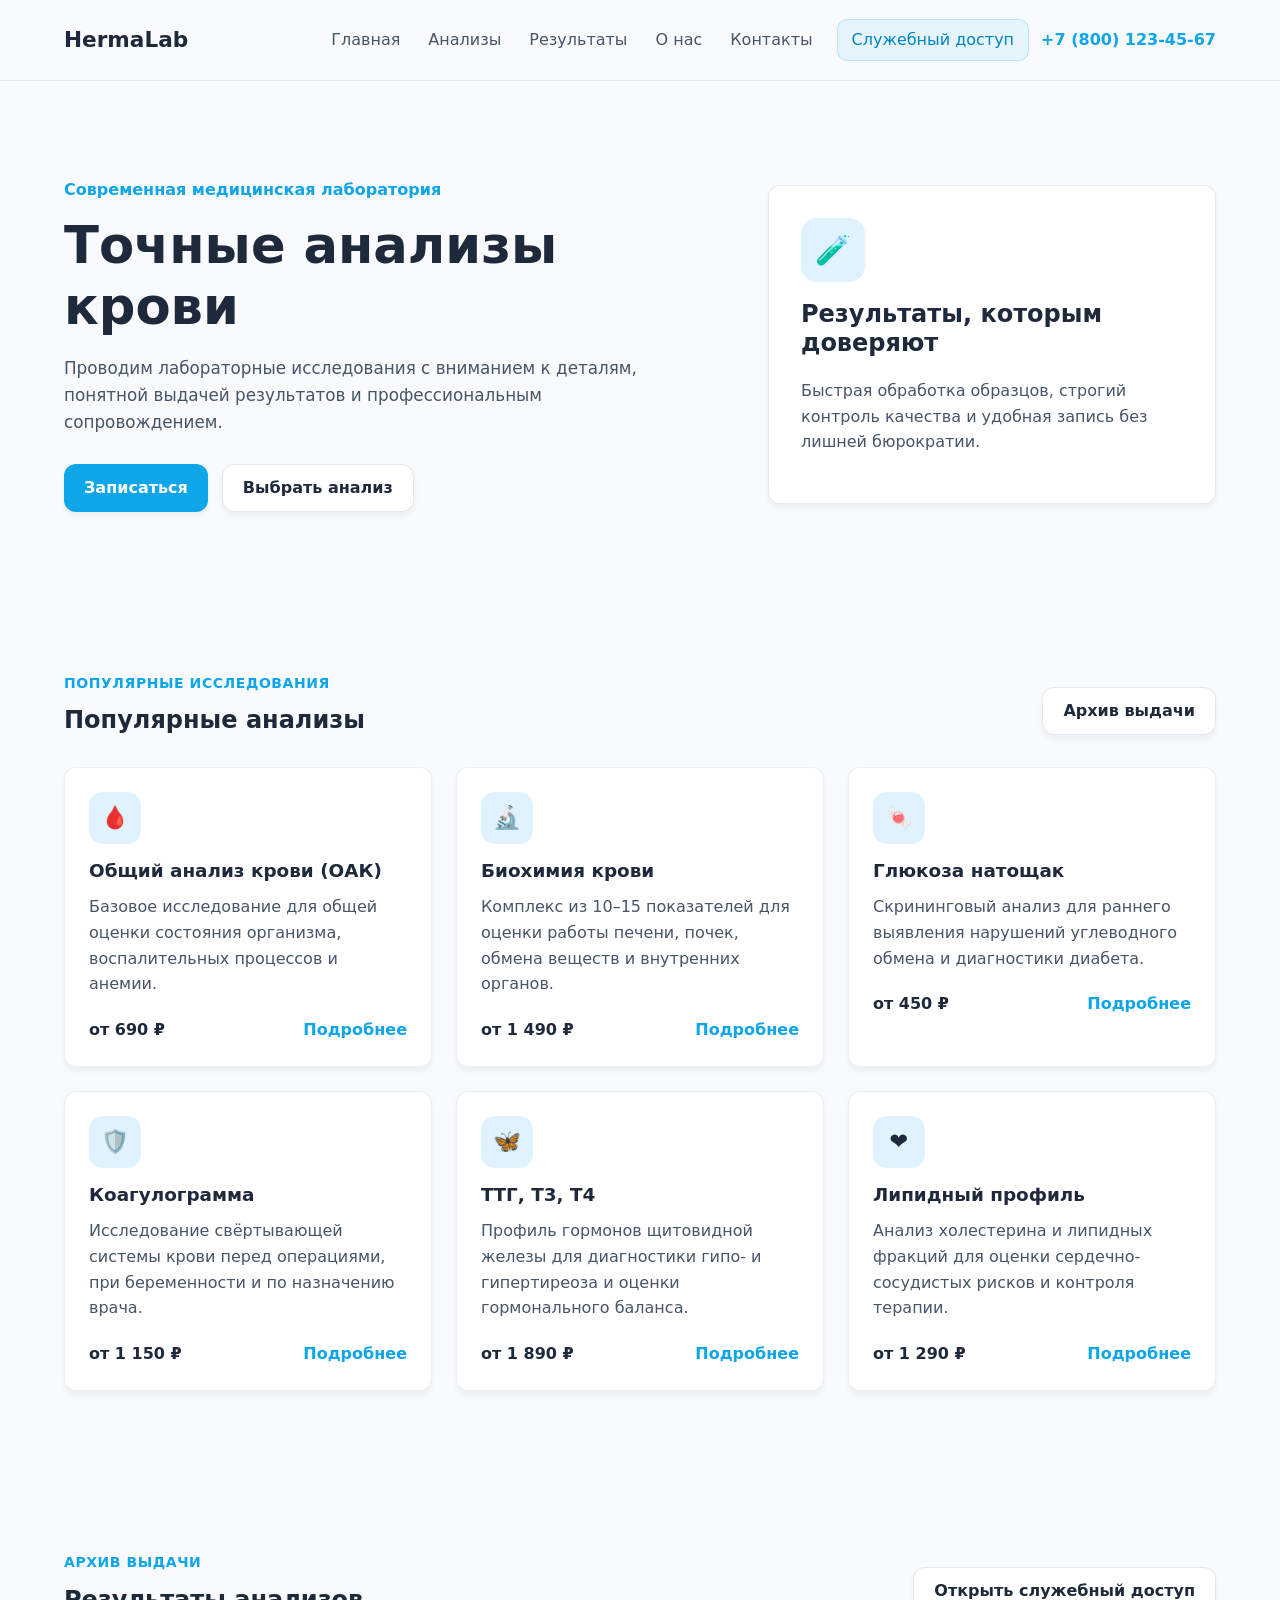
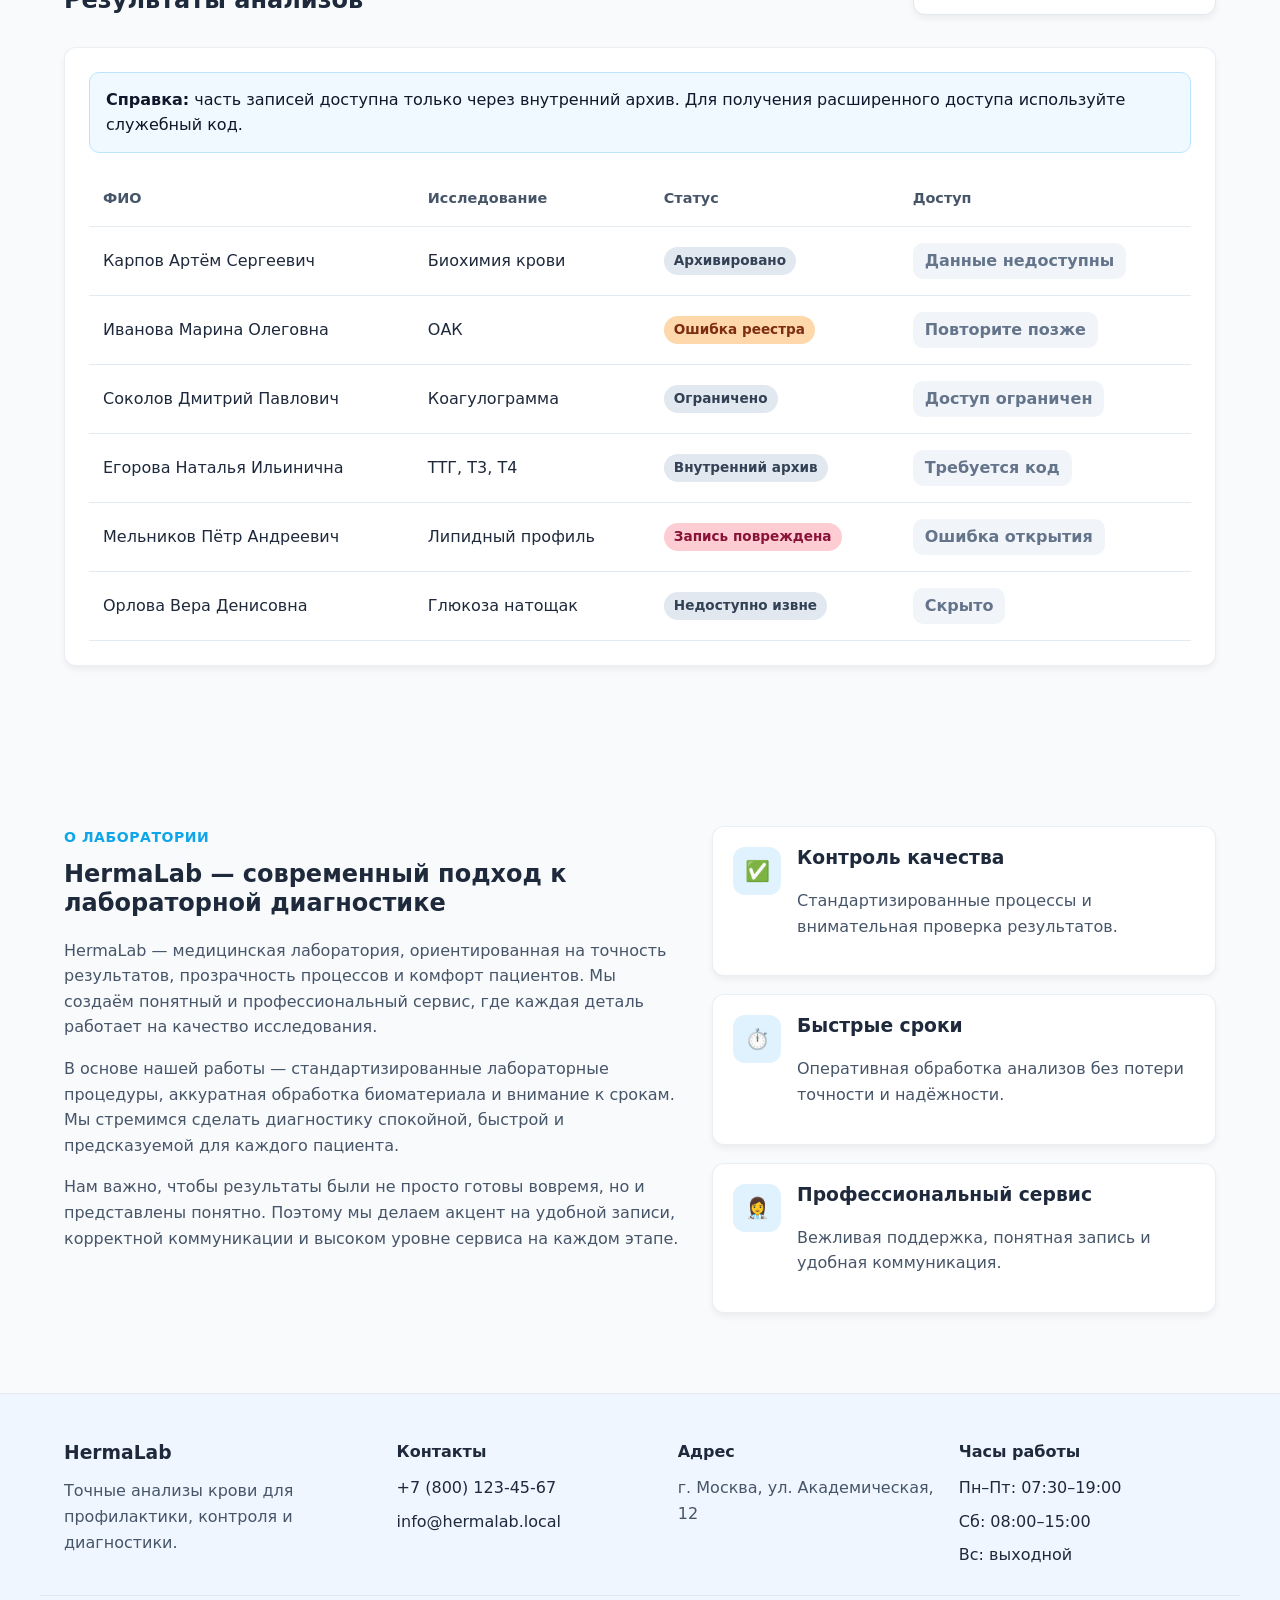
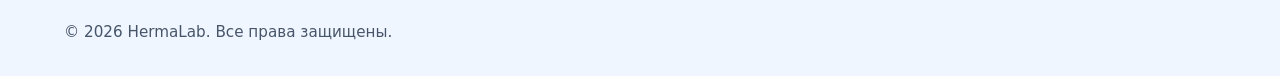
==== commit 11bcfd0d: "vers with vid" ====
--- a/record.html
+++ b/record.html
@@ -5,7 +5,7 @@
   <meta name="viewport" content="width=device-width, initial-scale=1.0" />
   <meta
     name="description"
-    content="Досье сотрудника HermaLab. Отдельная страница с заполненной служебной информацией и временными блоками под фото и видео."
+    content="Досье сотрудника HermaLab. Карточка, фото и видеоматериалы внутреннего архива."
   />
   <title>HermaLab — Досье сотрудника</title>
   <link rel="stylesheet" href="styles.css" />
@@ -31,10 +31,8 @@
     <section class="archive-section">
       <div class="container">
         <div class="archive-warning">
-          <strong>Отдельная страница досье:</strong> здесь собраны служебные данные
-          сотрудника и локальные вложения. Блоки с <span class="placeholder-inline">ФОТО</span>
-          и <span class="placeholder-inline">ВИДЕО</span> оставлены временными и готовы
-          к замене на финальные материалы без переделки страницы.
+          <strong>Карточка сотрудника:</strong> страница содержит профиль, приложенные материалы
+          и внутренние сведения по записи HL-INT-042.
         </div>
       </div>
     </section>
@@ -43,61 +41,51 @@
       <div class="container">
         <div class="record-layout">
           <aside class="archive-card profile-card">
-            <p class="archive-card-label">Карточка сотрудника</p>
+            <p class="archive-card-label">Личное дело</p>
 
-            <div class="profile-photo placeholder-box">
-              <span class="placeholder-tag">ВРЕМЕННОЕ ФОТО — ЗАМЕНИТЬ</span>
-              <div class="placeholder-avatar">Фото сотрудника</div>
+            <div class="profile-photo media-box">
+              <p class="media-label">Фотография сотрудника</p>
+              <img
+                class="profile-image"
+                src="staff-photo.png"
+                alt="Фотография сотрудника лаборатории"
+              />
             </div>
 
-            <div class="profile-meta">
+            <div class="profile-meta media-box">
               <h2>Николай Владимирович Вавилов</h2>
               <p class="profile-role">старший сотрудник лаборатории</p>
               <ul class="archive-list compact-list">
                 <li>ID карточки: HL-INT-042</li>
-                <li>Статус записи: локальное досье</li>
+                <li>Статус: локальное досье</li>
                 <li>Уровень доступа: служебный</li>
-                <li>Подразделение: архив и лабораторное сопровождение</li>
-                <li>Последняя сверка: 22.04 / 09:36</li>
+                <li>Маршрут: /internal/record</li>
               </ul>
             </div>
           </aside>
 
           <div class="profile-content">
             <article class="archive-card profile-info-card">
-              <p class="archive-card-label">Служебная информация</p>
-              <h2>Описание записи</h2>
+              <p class="archive-card-label">Справка по записи</p>
+              <h2>Описание сотрудника</h2>
               <p>
-                Карточка оформлена как локальное внутреннее досье сотрудника. Раздел
-                используется для хранения краткой справки, рабочих пометок и вложений,
-                которые не должны отображаться в публичной части сайта.
+                Карточка закреплена за внутренним архивом лаборатории и используется для хранения
+                приложенных материалов, локальных медиафайлов и сопровождающих записей по сотруднику.
               </p>
               <p>
-                В текущем состоянии запись привязана к архивному маршруту и может
-                использоваться как конечная точка перехода из служебного реестра.
-                Фото и видео будут встроены отдельно после замены временных блоков.
+                Доступ к этой странице осуществляется из служебного реестра. Фотография и видеоматериал
+                доступны только внутри маршрута записи и не выводятся во внешний контур публикации.
               </p>
             </article>
 
             <article class="archive-card muted-card">
-              <p class="archive-card-label">Обязанности и доступ</p>
-              <h2>Краткая служебная сводка</h2>
-              <ul class="archive-list">
-                <li>Координация внутренних записей и архивных карточек</li>
-                <li>Контроль согласованности публикаций и локальных вложений</li>
-                <li>Проверка служебных комментариев перед ручной выгрузкой</li>
-                <li>Подтверждение перехода к локальным медиа-материалам</li>
-              </ul>
-            </article>
-
-            <article class="archive-card muted-card">
-              <p class="archive-card-label">Архивная сводка</p>
-              <h2>Сигналы записи</h2>
+              <p class="archive-card-label">Параметры записи</p>
+              <h2>Служебные атрибуты</h2>
               <div class="fragments-grid">
-                <div class="fragment-card">SIG-A: запись закреплена в реестре вручную</div>
-                <div class="fragment-card">SIG-B: публикация вложений выполняется локально</div>
-                <div class="fragment-card">SIG-C: досье исключено из внешнего индекса</div>
-                <div class="fragment-card">SIG-D: карточка используется как конечная точка маршрута</div>
+                <div class="fragment-card">Канал хранения: локальный архив</div>
+                <div class="fragment-card">Маршрут открытия: через реестр</div>
+                <div class="fragment-card">Индекс карточки: HL-INT-042</div>
+                <div class="fragment-card">Вывод во внешний контур: отключён</div>
               </div>
             </article>
           </div>
@@ -110,27 +98,27 @@
         <div class="profile-content">
           <article class="archive-card video-card">
             <p class="archive-card-label">Видео-сообщение</p>
-            <div class="video-placeholder placeholder-box">
-              <span class="placeholder-tag">ВРЕМЕННОЕ ВИДЕО — ЗАМЕНИТЬ</span>
-              <div class="video-screen">
-                <div class="video-play">▶</div>
-                <p>Здесь будет встроенное видео Игоря</p>
-              </div>
+            <div class="video-placeholder media-box">
+              <p class="media-label">Локальное вложение</p>
+              <video class="record-video" controls preload="metadata">
+                <source src="staff-message.mp4" type="video/mp4" />
+                Ваш браузер не поддерживает встроенное воспроизведение видео.
+              </video>
             </div>
             <p class="video-note">
-              Сейчас это заглушка. Когда пришлёшь файл или точную схему размещения,
-              этот блок можно заменить на встроенный видеоплеер.
+              Видеофайл подключён к карточке сотрудника и доступен для просмотра
+              через внутренний архив лаборатории.
             </p>
           </article>
 
           <article class="archive-card muted-card">
-            <p class="archive-card-label">Приложенные заметки</p>
-            <h2>Журнал сопровождения</h2>
+            <p class="archive-card-label">Сопроводительные заметки</p>
+            <h2>Журнал записи</h2>
             <div class="log-list">
-              <div class="log-line"><span>REC/01</span><span>Локальное досье создано и связано с внутренним реестром</span></div>
-              <div class="log-line"><span>REC/02</span><span>Фотоматериал ожидает финальную замену в карточке</span></div>
-              <div class="log-line"><span>REC/03</span><span>Видео-вложение подготовлено под встраиваемый формат</span></div>
-              <div class="log-line"><span>REC/04</span><span>Текстовая служебная часть актуализирована для демонстрации</span></div>
+              <div class="log-line"><span>REC/01</span><span>Карточка сотрудника привязана к локальному хранилищу</span></div>
+              <div class="log-line"><span>REC/02</span><span>Фотоматериал загружен в профиль записи</span></div>
+              <div class="log-line"><span>REC/03</span><span>Видеовложение подключено без внешней публикации</span></div>
+              <div class="log-line"><span>REC/04</span><span>Маршрут доступа подтверждён внутренним реестром</span></div>
             </div>
           </article>
         </div>
--- a/styles.css
+++ b/styles.css
@@ -768,10 +768,6 @@
   gap: 20px;
 }
 
-.archive-grid-wide {
-  grid-template-columns: repeat(2, minmax(0, 1fr));
-}
-
 .archive-card,
 .archive-surface {
   background-color: rgba(13, 24, 39, 0.9);
@@ -939,36 +935,37 @@
 }
 
 
-
-.noise-layout {
-  display: grid;
-  grid-template-columns: 1.05fr 0.95fr;
-  gap: 24px;
-}
-
-.fragments-grid {
-  display: grid;
-  grid-template-columns: repeat(2, minmax(0, 1fr));
-  gap: 12px;
-}
-
-.fragment-card {
-  padding: 12px 14px;
+.media-box {
+  border: 1px solid rgba(56, 189, 248, 0.18);
+  border-radius: 14px;
+  padding: 14px;
+  background-color: rgba(8, 17, 29, 0.6);
+}
+
+.media-label {
+  margin-bottom: 12px;
+  color: var(--archive-accent) !important;
+  font-size: 0.82rem;
+  font-weight: 800;
+  letter-spacing: 0.04em;
+  text-transform: uppercase;
+}
+
+.profile-image {
+  width: 100%;
+  min-height: 260px;
+  object-fit: cover;
   border-radius: 12px;
-  background-color: rgba(148, 163, 184, 0.06);
-  border: 1px solid rgba(148, 163, 184, 0.1);
-  color: var(--archive-muted);
-}
-
-.record-layout {
-  display: grid;
-  grid-template-columns: minmax(280px, 340px) minmax(0, 1fr);
-  gap: 24px;
-  align-items: start;
-}
-
-.record-actions {
-  margin-top: 20px;
+  border: 1px solid rgba(148, 163, 184, 0.18);
+  background-color: rgba(15, 23, 42, 0.7);
+}
+
+.record-video {
+  width: 100%;
+  display: block;
+  border-radius: 12px;
+  border: 1px solid rgba(148, 163, 184, 0.18);
+  background-color: #020617;
 }
 
 /* =========================
@@ -979,9 +976,7 @@
   .about-inner,
   .footer-grid,
   .archive-grid,
-  .profile-layout,
-  .record-layout,
-  .noise-layout {
+  .profile-layout {
     grid-template-columns: 1fr;
   }
 
@@ -1058,10 +1053,6 @@
     grid-template-columns: 1fr;
   }
 
-  .fragments-grid {
-    grid-template-columns: 1fr;
-  }
-
   .hero-actions,
   .archive-header-actions {
     flex-direction: column;
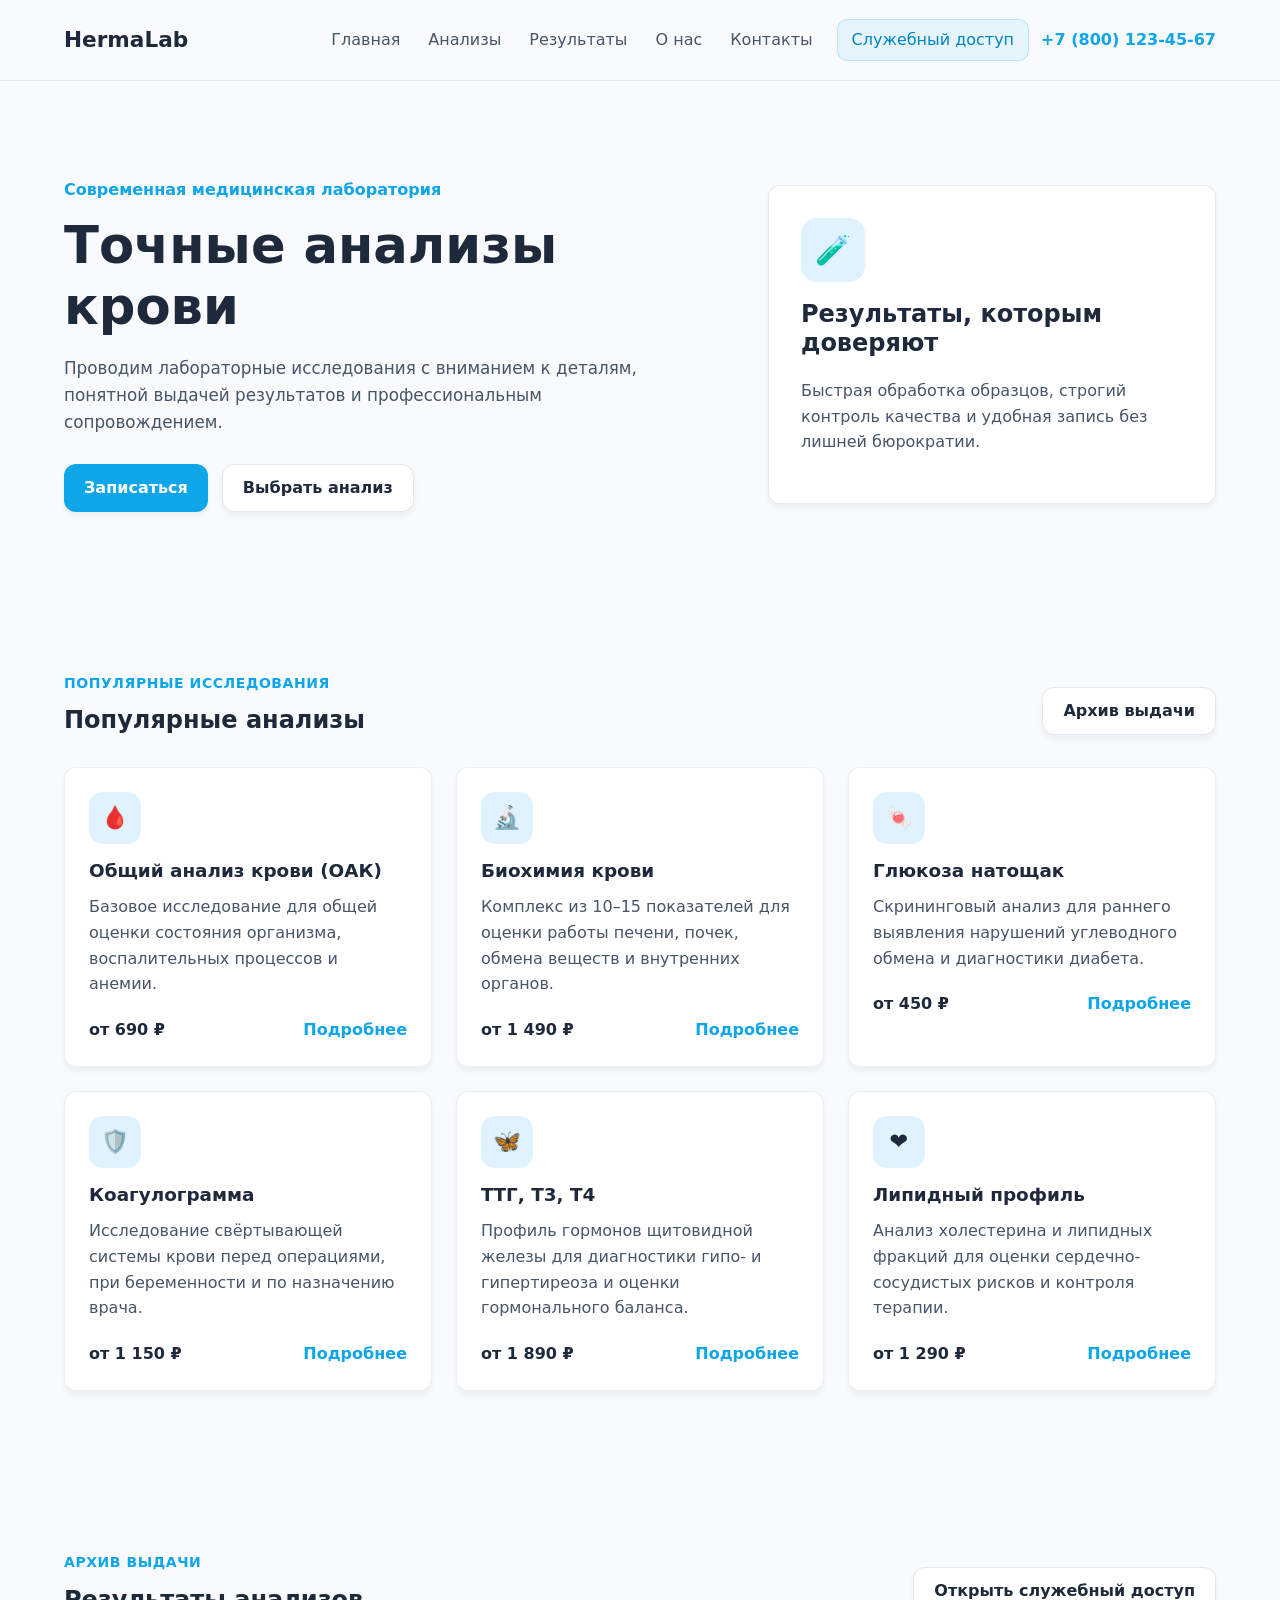
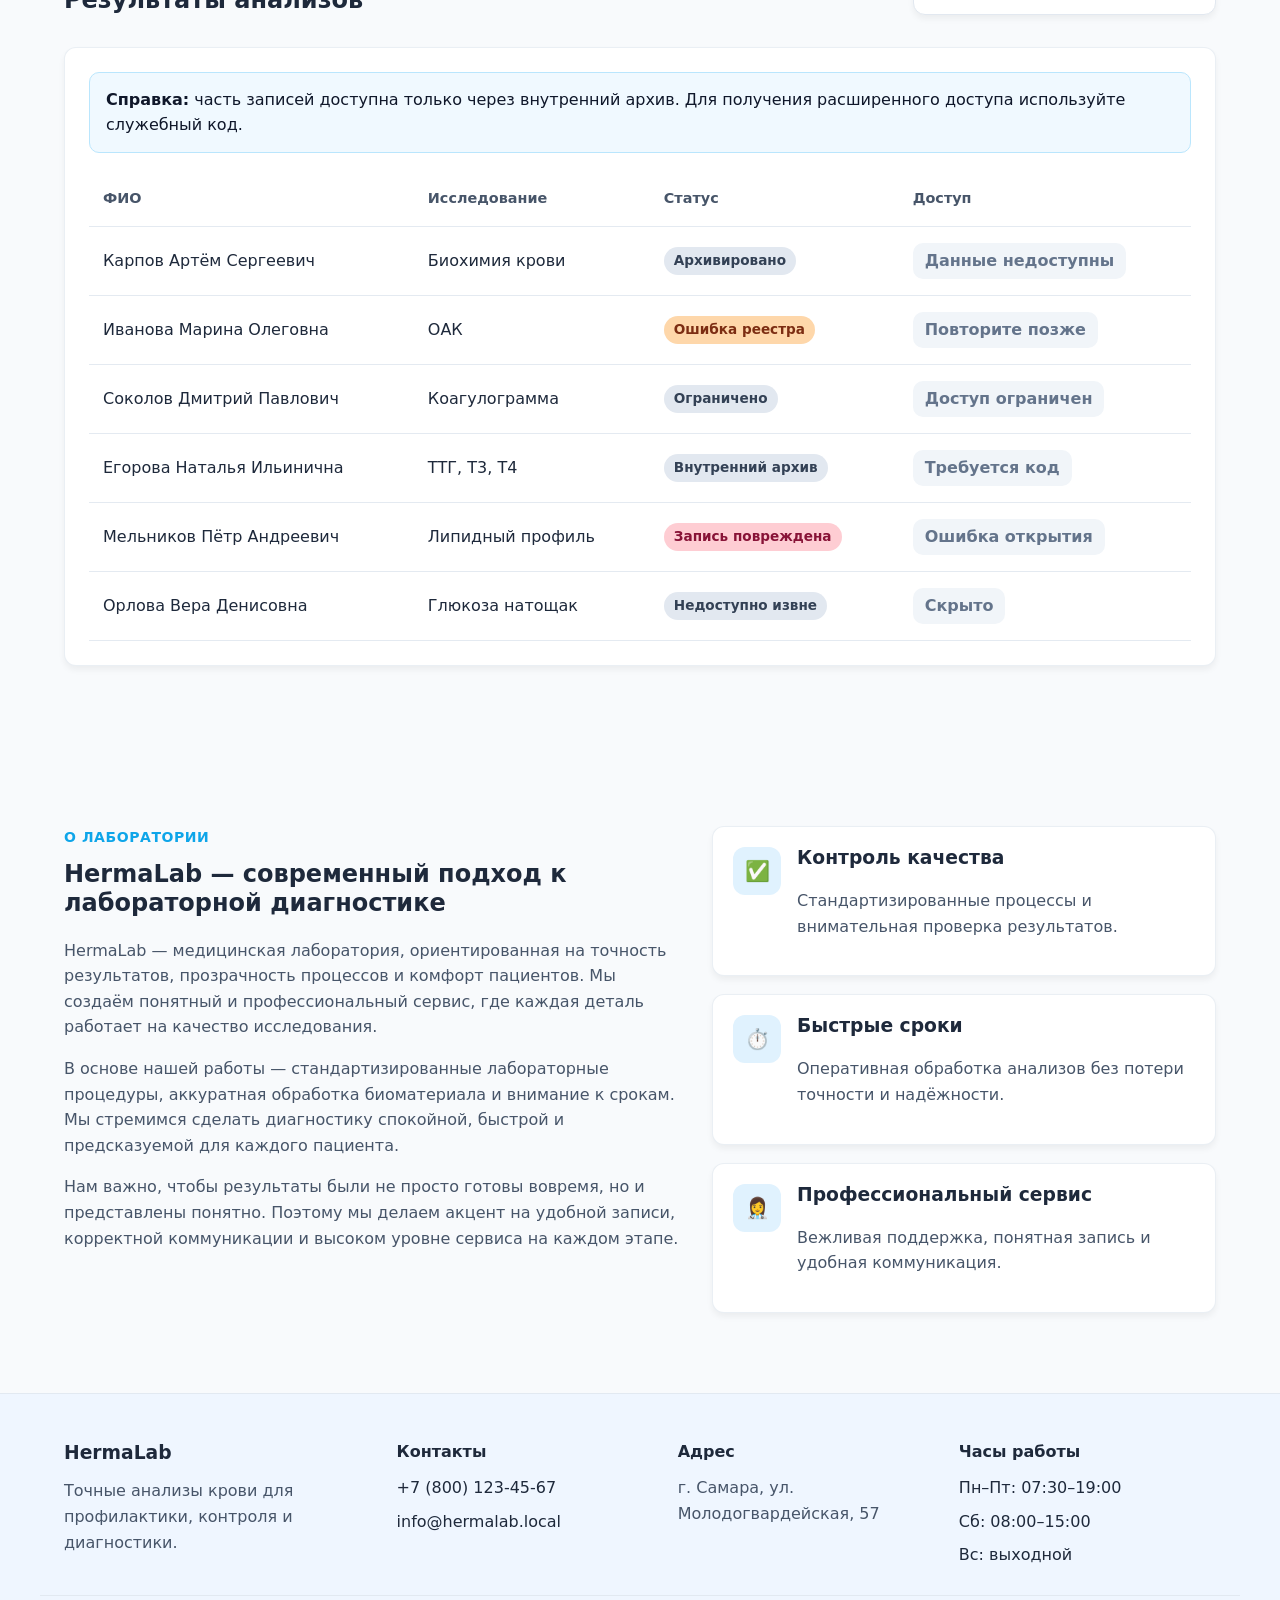
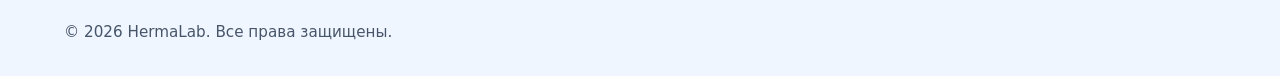
==== commit 4fc5545f: "124123421" ====
--- a/record.html
+++ b/record.html
@@ -40,29 +40,69 @@
     <section class="archive-section">
       <div class="container">
         <div class="record-layout">
-          <aside class="archive-card profile-card">
-            <p class="archive-card-label">Личное дело</p>
+          <div class="record-primary">
+            <article class="archive-card profile-photo-card">
+              <p class="archive-card-label">Личное дело</p>
 
-            <div class="profile-photo media-box">
-              <p class="media-label">Фотография сотрудника</p>
-              <img
-                class="profile-image"
-                src="staff-photo.png"
-                alt="Фотография сотрудника лаборатории"
-              />
+              <div class="profile-photo media-box">
+                <p class="media-label">Фотография сотрудника</p>
+                <img
+                  class="profile-image"
+                  src="staff-photo.png"
+                  alt="Фотография сотрудника лаборатории"
+                />
+              </div>
+            </article>
+
+            <div class="record-side-column">
+              <article class="archive-card profile-card">
+                <p class="archive-card-label">Основные данные</p>
+
+                <div class="profile-meta media-box">
+                  <h2>Николай Владимирович Вавилов</h2>
+                  <p class="profile-role">старший сотрудник лаборатории</p>
+                  <ul class="archive-list compact-list">
+                    <li>ID карточки: HL-INT-042</li>
+                    <li>Статус: локальное досье</li>
+                    <li>Уровень доступа: служебный</li>
+                    <li>Маршрут: /internal/record</li>
+                  </ul>
+                </div>
+              </article>
+
+              <article class="archive-card signal-card">
+                <p class="archive-card-label">Канал связи</p>
+                <div class="signal-status-list">
+                  <div class="signal-status-item">
+                    <span>Данные:</span>
+                    <strong>получены</strong>
+                  </div>
+                  <div class="signal-status-item">
+                    <span>Обработка:</span>
+                    <strong>завершена</strong>
+                  </div>
+                  <div class="signal-status-item signal-status-alert">
+                    <span>Статус:</span>
+                    <strong>НЕОБХОДИМА СВЯЗЬ С АГЕНТАМИ</strong>
+                  </div>
+                </div>
+
+                <form class="signal-form" id="signal-form">
+                  <label class="access-label" for="signal-password">Ключ доступа</label>
+                  <input
+                    class="access-input"
+                    id="signal-password"
+                    name="signal-password"
+                    type="password"
+                    autocomplete="off"
+                    placeholder="Введите пароль"
+                  />
+                  <button class="btn btn-primary" type="submit">Передать сигнал</button>
+                  <p class="signal-feedback" id="signal-feedback" aria-live="polite"></p>
+                </form>
+              </article>
             </div>
-
-            <div class="profile-meta media-box">
-              <h2>Николай Владимирович Вавилов</h2>
-              <p class="profile-role">старший сотрудник лаборатории</p>
-              <ul class="archive-list compact-list">
-                <li>ID карточки: HL-INT-042</li>
-                <li>Статус: локальное досье</li>
-                <li>Уровень доступа: служебный</li>
-                <li>Маршрут: /internal/record</li>
-              </ul>
-            </div>
-          </aside>
+          </div>
 
           <div class="profile-content">
             <article class="archive-card profile-info-card">
@@ -126,6 +166,15 @@
     </section>
   </main>
 
+  <div class="signal-overlay" id="signal-overlay" hidden>
+    <div class="signal-overlay-backdrop" data-signal-close="true"></div>
+    <div class="signal-overlay-dialog" role="alertdialog" aria-modal="true" aria-labelledby="signal-overlay-title">
+      <p class="archive-card-label">Служебное уведомление</p>
+      <h2 id="signal-overlay-title">Доктор Вавилов получил ваш сигнал. https://telemost.yandex.ru/j/92570120479016.</h2>
+      <button class="btn btn-primary" type="button" id="signal-close-button">Закрыть</button>
+    </div>
+  </div>
+
   <script src="script.js"></script>
 </body>
 </html>
--- a/styles.css
+++ b/styles.css
@@ -934,40 +934,6 @@
   color: var(--archive-muted) !important;
 }
 
-
-.media-box {
-  border: 1px solid rgba(56, 189, 248, 0.18);
-  border-radius: 14px;
-  padding: 14px;
-  background-color: rgba(8, 17, 29, 0.6);
-}
-
-.media-label {
-  margin-bottom: 12px;
-  color: var(--archive-accent) !important;
-  font-size: 0.82rem;
-  font-weight: 800;
-  letter-spacing: 0.04em;
-  text-transform: uppercase;
-}
-
-.profile-image {
-  width: 100%;
-  min-height: 260px;
-  object-fit: cover;
-  border-radius: 12px;
-  border: 1px solid rgba(148, 163, 184, 0.18);
-  background-color: rgba(15, 23, 42, 0.7);
-}
-
-.record-video {
-  width: 100%;
-  display: block;
-  border-radius: 12px;
-  border: 1px solid rgba(148, 163, 184, 0.18);
-  background-color: #020617;
-}
-
 /* =========================
    Responsive
 ========================= */
@@ -1075,3 +1041,129 @@
     min-width: 640px;
   }
 }
+
+.record-primary {
+  display: grid;
+  grid-template-columns: minmax(300px, 340px) minmax(0, 1fr);
+  gap: 24px;
+  align-items: start;
+}
+
+.record-side-column {
+  display: grid;
+  gap: 24px;
+}
+
+.profile-photo-card {
+  padding: 22px;
+}
+
+.profile-image,
+.record-video {
+  width: 100%;
+  border-radius: 12px;
+  display: block;
+}
+
+.media-label {
+  margin: 0 0 12px;
+  color: var(--archive-muted);
+  font-size: 0.92rem;
+}
+
+.signal-card {
+  color: var(--archive-text);
+}
+
+.signal-status-list {
+  display: grid;
+  gap: 12px;
+  margin-bottom: 18px;
+}
+
+.signal-status-item {
+  display: flex;
+  justify-content: space-between;
+  gap: 16px;
+  padding: 12px 14px;
+  border-radius: 12px;
+  background-color: rgba(148, 163, 184, 0.06);
+  border: 1px solid rgba(148, 163, 184, 0.12);
+}
+
+.signal-status-item span {
+  color: var(--archive-muted);
+}
+
+.signal-status-item strong {
+  color: var(--archive-text);
+  text-align: right;
+}
+
+.signal-status-alert {
+  border-color: rgba(251, 191, 36, 0.24);
+  background-color: rgba(245, 158, 11, 0.08);
+}
+
+.signal-status-alert strong {
+  color: #fcd34d;
+}
+
+.signal-form {
+  display: grid;
+  gap: 12px;
+}
+
+.signal-feedback {
+  min-height: 24px;
+  margin: 0;
+  font-size: 0.92rem;
+  color: var(--archive-muted);
+}
+
+.signal-feedback.error {
+  color: #fda4af;
+}
+
+.signal-overlay[hidden] {
+  display: none;
+}
+
+.signal-overlay {
+  position: fixed;
+  inset: 0;
+  z-index: 2500;
+  display: grid;
+  place-items: center;
+}
+
+.signal-overlay-backdrop {
+  position: absolute;
+  inset: 0;
+  background-color: rgba(2, 6, 23, 0.72);
+  backdrop-filter: blur(6px);
+}
+
+.signal-overlay-dialog {
+  position: relative;
+  width: min(100% - 32px, 760px);
+  padding: 34px 30px;
+  border-radius: 20px;
+  border: 1px solid rgba(56, 189, 248, 0.26);
+  background: linear-gradient(180deg, rgba(7, 18, 31, 0.98), rgba(11, 26, 44, 0.98));
+  box-shadow: 0 28px 80px rgba(0, 0, 0, 0.4);
+  text-align: center;
+}
+
+.signal-overlay-dialog h2 {
+  margin: 0 0 24px;
+  font-size: clamp(2rem, 4vw, 3rem);
+  line-height: 1.15;
+  color: #f8fafc;
+}
+
+@media (max-width: 1024px) {
+  .record-primary {
+    grid-template-columns: 1fr;
+  }
+}
